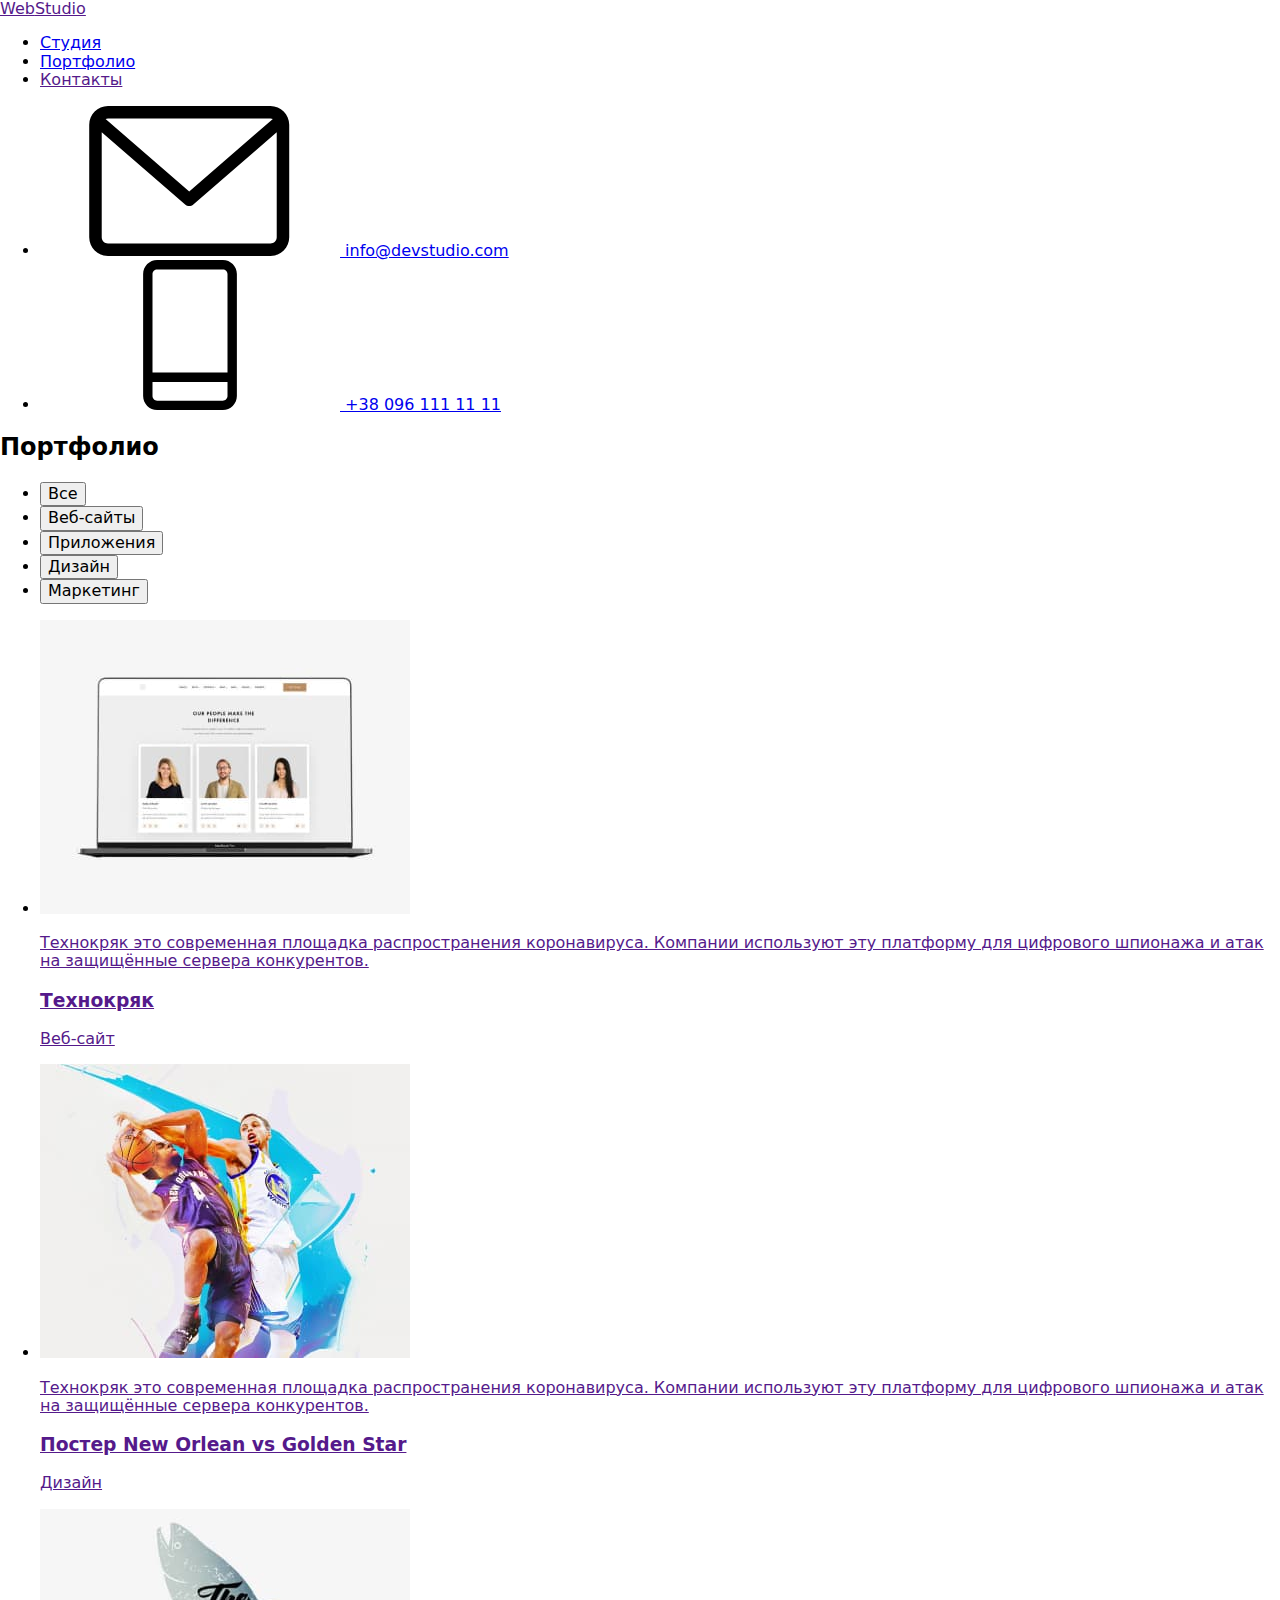
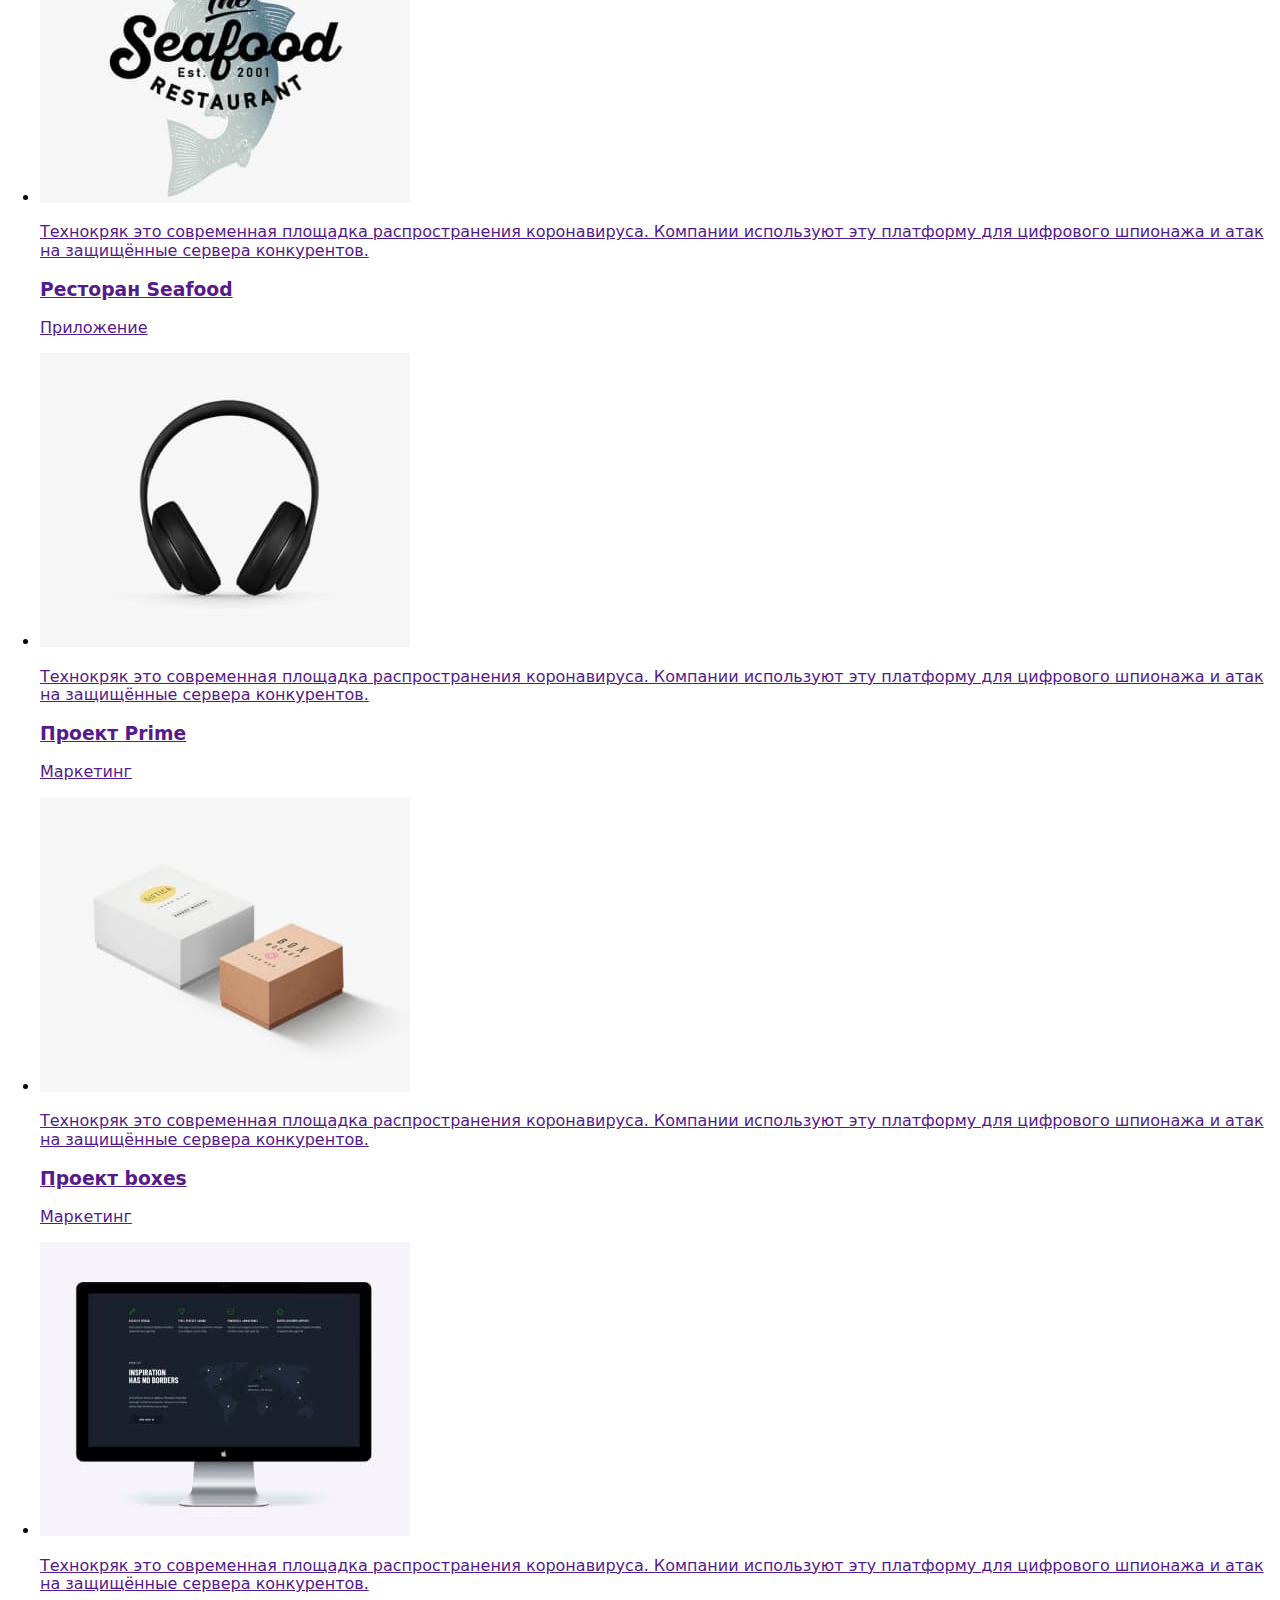
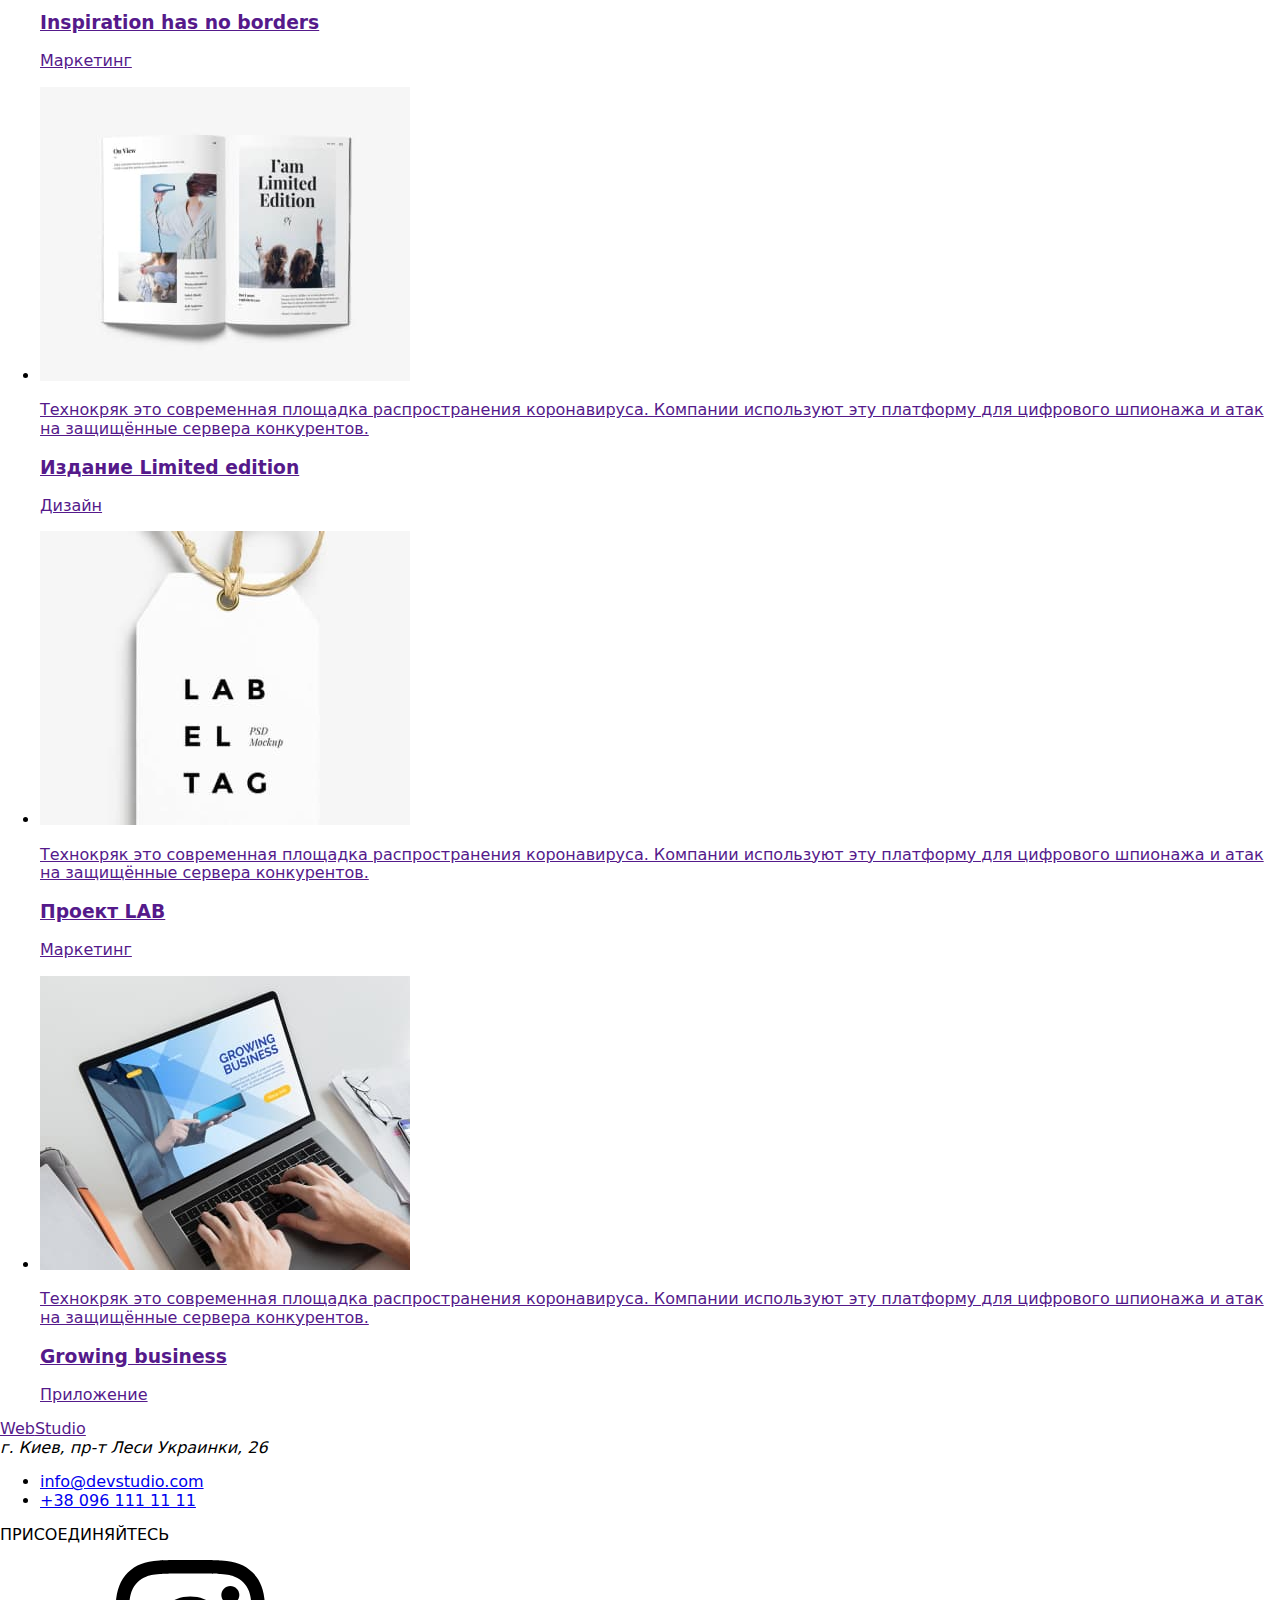
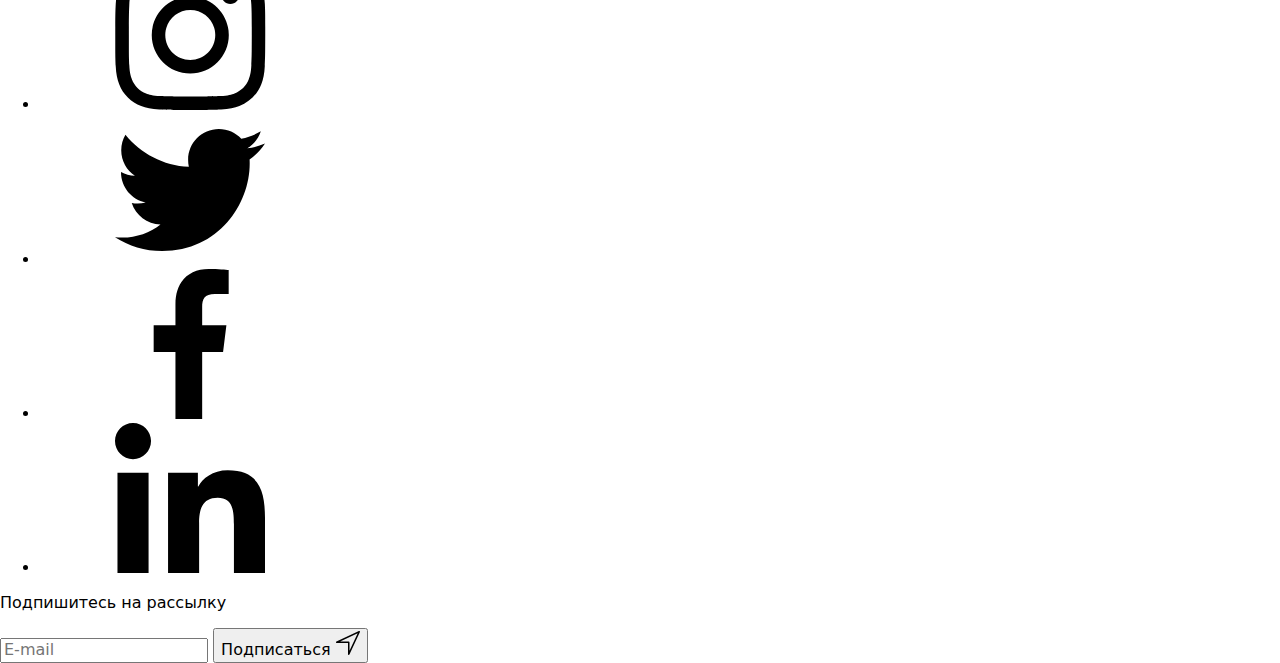
==== portfolio.html @ 8495de1e "Create portfolio.html" ====
<!DOCTYPE html>
<html lang="ru">

<head>
    <meta charset="UTF-8">
    <meta name="viewport" content="width=device-width, initial-scale=1.0">
    <title>Портфолио</title>

    <link rel="stylesheet" href="https://cdnjs.cloudflare.com/ajax/libs/modern-normalize/1.0.0/modern-normalize.min.css
">
    <link rel="preconnect" href="https://fonts.gstatic.com">
    <link
        href="https://fonts.googleapis.com/css2?family=Raleway:wght@700&family=Roboto:wght@400;500;700;900&display=swap"
        rel="stylesheet">
    <link rel="stylesheet" href="./css/styles.css">
</head>

<body>

    <header class="page-header">
        <div class="container">
            <nav class="main-nav">
                <a href="" class="logo-secondary"><span class="logo-primary">Web</span>Studio</a>

                <ul class="site-nav list">
                    <li class="item"><a href="./index.html" class="link">Студия</a></li>
                    <li class="item"><a href="./portfolio.html" class="link current">Портфолио</a></li>
                    <li class="item"><a href="" class="link">Контакты</a></li>
                </ul>
            </nav>

            <ul class="site-auth list">
                <li class="item">
                    <a href="mailto:info@devstudio.com" class="link">
                        <svg class="svg-mail">
                            <use href="./images/symbol-defs.svg#icon-envelope"></use>
                        </svg>
                        info@devstudio.com</a>
                </li>
                <li class="item">
                    <a href="tel:380961111111" class="link">
                        <svg class="svg-tel">
                            <use href="./images/symbol-defs.svg#icon-mobile"></use>
                        </svg>
                        +38 096 111 11 11</a>
                </li>
            </ul>
        </div>
    </header>




    <main>
        <section class="section-portfolio">
            <div class="container">
                <h2 class="visually-hidden">Портфолио</h2>

                <ul class="site-nav table">
                    <li class="first-but"><button type="button" class="button primary">Все</button></li>
                    <li class="first-but"><button type="button" class="button primary">Веб-сайты</button></li>
                    <li class="first-but"><button type="button" class="button primary">Приложения</button></li>
                    <li class="first-but"><button type="button" class="button primary">Дизайн</button></li>
                    <li class="first-but"><button type="button" class="button primary">Маркетинг</button></li>
                </ul>

                <ul class="description list">
                    <li class="section-photo">
                        <a href="" class="link">
                        <div class="project-block">
                            <img src="./images/tehnokrjak.jpg" alt="Технокряк" width="370">
                            <p class="submenu">
                                Технокряк это современная площадка распространения коронавируса. Компании используют эту платформу для цифрового
                                шпионажа и атак на защищённые сервера конкурентов.
                            </p>
                        </div>
                            <div class="photo-division">
                                <h3 class="photo-post">Технокряк</h3>
                                <p class="division">Веб-сайт</p>
                            </div>
                        </a>
                    </li>
                    <li class="section-photo">
                        <a href="" class="link">
                            <div class="project-block">
                            <img src="./images/poster.jpg" alt="Постер игры в баскетбол"
                                width="370">
                            <p class="submenu">
                                Технокряк это современная площадка распространения коронавируса. Компании используют эту платформу для цифрового
                                шпионажа и атак на защищённые сервера конкурентов.
                            </p>
                            </div>
                            <div class="photo-division">
                                <h3 class="photo-post">Постер New Orlean vs Golden Star</h3>
                                <p class="division">Дизайн</p>
                            </div>
                        </a>
                    </li>
                    <li class="section-photo">
                        <a href="" class="link">
                            <div class="project-block">
                            <img src="./images/seafood.jpg" alt="Постер ресторана морской кухни"
                                width="370">
                            <p class="submenu">
                                Технокряк это современная площадка распространения коронавируса. Компании используют эту платформу для цифрового
                                шпионажа и атак на защищённые сервера конкурентов.
                            </p>
                            </div>
                            <div class="photo-division">
                                <h3 class="photo-post">Ресторан Seafood</h3>
                                <p class="division">Приложение</p>
                            </div>
                        </a>
                    </li>
                    <li class="section-photo">
                        <a href="" class="link">
                            <div class="project-block">
                            <img src="./images/headphones.jpg" alt="Наушники" width="370">
                            <p class="submenu">
                                Технокряк это современная площадка распространения коронавируса. Компании используют эту платформу для цифрового
                                шпионажа и атак на защищённые сервера конкурентов.
                            </p>
                            </div>
                            <div class="photo-division">
                                <h3 class="photo-post">Проект Prime</h3>
                                <p class="division">Маркетинг</p>
                            </div>
                        </a>
                    </li>
                    <li class="section-photo">
                        <a href="" class="link">
                            <div class="project-block">
                            <img src="./images/two-boxes.jpg" alt="Две коробки" width="370">
                            <p class="submenu">
                                Технокряк это современная площадка распространения коронавируса. Компании используют эту платформу для цифрового
                                шпионажа и атак на защищённые сервера конкурентов.
                            </p>
                            </div>
                            <div class="photo-division">
                                <h3 class="photo-post">Проект boxes</h3>
                                <p class="division">Маркетинг</p>
                            </div>
                        </a>
                    </li>
                    <li class="section-photo">
                        <a href="" class="link">
                            <div class="project-block">
                            <img src="./images/monitor.jpg" alt="Черный монитор" width="370">
                            <p class="submenu">
                                Технокряк это современная площадка распространения коронавируса. Компании используют эту платформу для цифрового
                                шпионажа и атак на защищённые сервера конкурентов.
                            </p>
                            </div>
                            <div class="photo-division">
                                <h3 class="photo-post">Inspiration has no borders</h3>
                                <p class="division">Маркетинг</p>
                            </div>
                        </a>
                    </li>
                    <li class="section-photo">
                        <a href="" class="link">
                            <div class="project-block">
                            <img src="./images/magazine.jpg" alt="Журнал" width="370">
                            <p class="submenu">
                                Технокряк это современная площадка распространения коронавируса. Компании используют эту платформу для цифрового
                                шпионажа и атак на защищённые сервера конкурентов.
                            </p>
                            </div>
                            <div class="photo-division">
                                <h3 class="photo-post">Издание Limited edition</h3>
                                <p class="division">Дизайн</p>
                            </div>
                        </a>
                    </li>
                    <li class="section-photo">
                        <a href="" class="link">
                            <div class="project-block">
                            <img src="./images/label.jpg" alt="Белая бирка" width="370">
                            <p class="submenu">
                                Технокряк это современная площадка распространения коронавируса. Компании используют эту платформу для цифрового
                                шпионажа и атак на защищённые сервера конкурентов.
                            </p>
                            </div>
                            <div class="photo-division">
                                <h3 class="photo-post">Проект LAB</h3>
                                <p class="division">Маркетинг</p>
                            </div>
                        </a>
                    </li>
                    <li class="section-photo">
                        <a href="" class="link">
                            <div class="project-block">
                            <img src="./images/growing_business.jpg"
                                alt="Открытая страничка на компьютере" width="370">
                            <p class="submenu">
                                Технокряк это современная площадка распространения коронавируса. Компании используют эту платформу для цифрового
                                шпионажа и атак на защищённые сервера конкурентов.
                            </p>
                            </div>
                            <div class="photo-division">
                                <h3 class="photo-post">Growing business</h3>
                                <p class="division">Приложение</p>
                            </div>
                        </a>
                    </li>
                </ul>
            </div>
        </section>
    </main>

    <footer class="footer-portfolio">
        <div class="container">

            <div class="container-fotter">

                <div class="logo-address">
                    <a href="" class="logo-sec"><span class="logo-primary">Web</span>Studio</a>

                    <address class="address">г. Киев, пр-т Леси Украинки, 26</address>
                    <ul class="footer-address">
                        <li class="item-fotter"><a href="mailto:info@devstudio.com"
                                class="address-footer">info@devstudio.com</a></li>
                        <li class="item-fotter"><a href="tel:380961111111" class="address-footer">+38 096 111 11 11</a>
                        </li>
                    </ul>
                </div>

                <div>
                    <p class="join">ПРИСОЕДИНЯЙТЕСЬ</p>
                    <ul class="join-icon">
                        <li class="footer-item link">
                            <a class="join-link" href="">
                                <svg class="footer-icon">
                                    <use href="./images/symbol-defs.svg#icon-instagram"></use>
                                </svg>
                            </a>
                        </li>
                    
                        <li class="footer-item link">
                            <a class="join-link" href="">
                                <svg class="footer-icon">
                                    <use href="./images/symbol-defs.svg#icon-twitter"></use>
                                </svg>
                            </a>
                        </li>
                    
                        <li class="footer-item link">
                            <a class="join-link" href="">
                                <svg class="footer-icon">
                                    <use href="./images/symbol-defs.svg#icon-facebook"></use>
                                </svg>
                            </a>
                        </li>
                    
                        <li class="footer-item link">
                            <a class="join-link" href="">
                                <svg class="footer-icon">
                                    <use href="./images/symbol-defs.svg#icon-linkedin"></use>
                                </svg>
                            </a>
                        </li>
                    </ul>
                </div>
<div class="third-column">
    <p class="subscribe">Подпишитесь на рассылку</p>
    <div class="input-foot-container">
        <label for="footer-mail">
            <input class="footer-input" type="email" name="mail" id="footer-mail" placeholder="E-mail">
        </label>
        <button type="submit" class="subscribe-button">Подписаться
            <svg class="icon-send" width='24' height='24'>
                <use href='./images/symbol-defs.svg#icon-compass'></use>
            </svg>
        </button>

    </div>
            </div>
        </div>
    </footer>

</body>

</html>
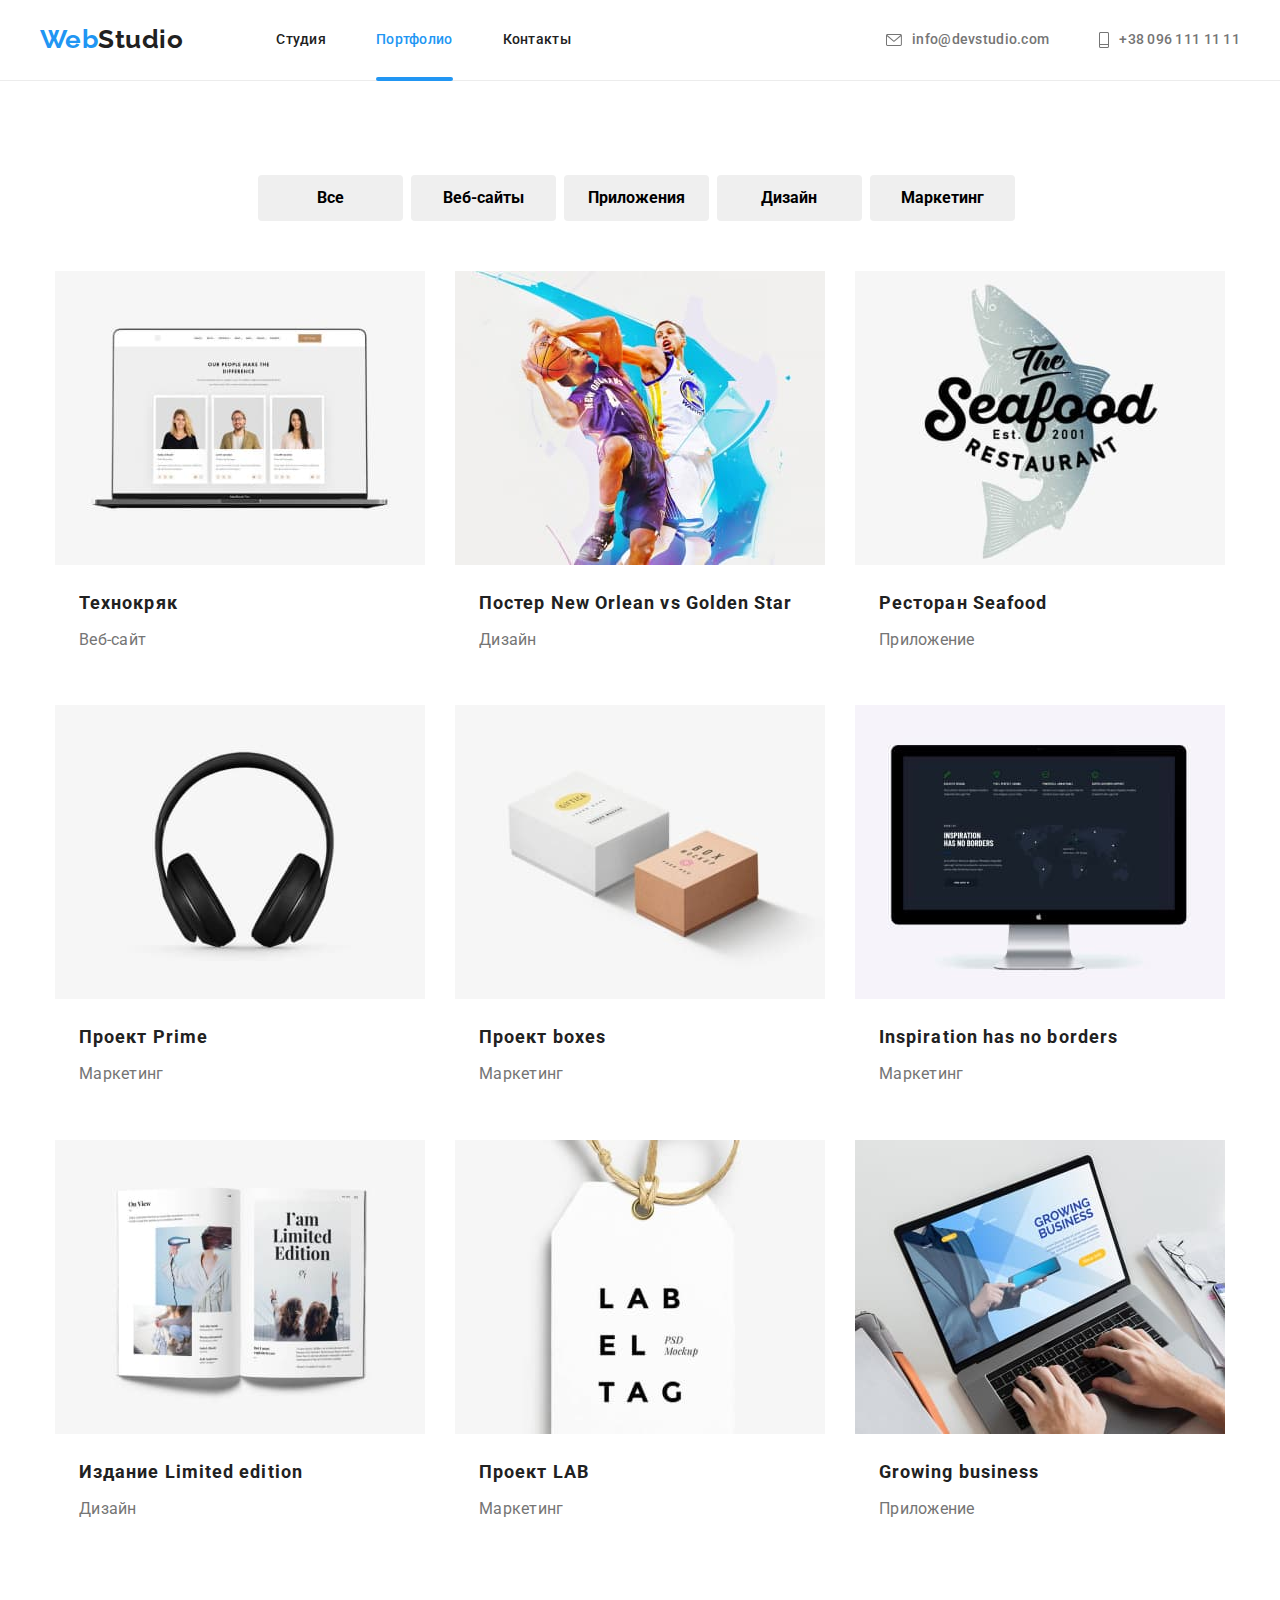
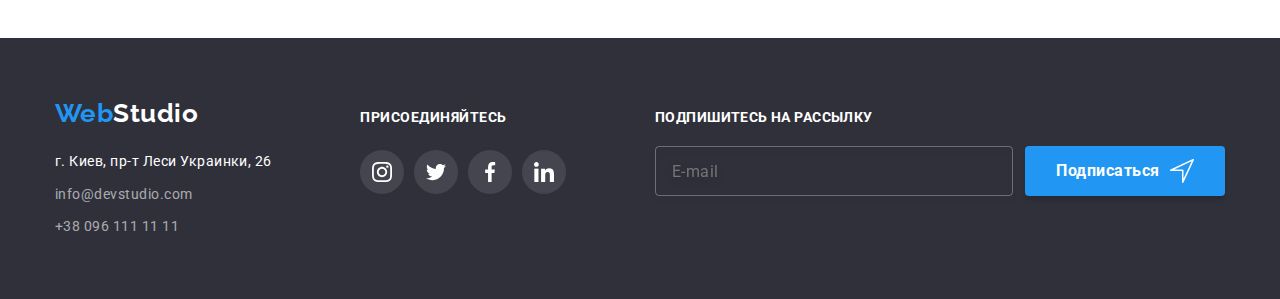
==== commit 04db6a0a: "Update portfolio.html" ====
--- a/portfolio.html
+++ b/portfolio.html
@@ -66,7 +66,7 @@
 
                 <ul class="description list">
                     <li class="section-photo">
-                        <a href="" class="link">
+                        <a class="link" href="">
                         <div class="project-block">
                             <img src="./images/tehnokrjak.jpg" alt="Технокряк" width="370">
                             <p class="submenu">
@@ -225,7 +225,7 @@
                     </ul>
                 </div>
 
-                <div>
+                <div class="second-column">
                     <p class="join">ПРИСОЕДИНЯЙТЕСЬ</p>
                     <ul class="join-icon">
                         <li class="footer-item link">
@@ -261,21 +261,24 @@
                         </li>
                     </ul>
                 </div>
-<div class="third-column">
-    <p class="subscribe">Подпишитесь на рассылку</p>
-    <div class="input-foot-container">
-        <label for="footer-mail">
-            <input class="footer-input" type="email" name="mail" id="footer-mail" placeholder="E-mail">
-        </label>
-        <button type="submit" class="subscribe-button">Подписаться
-            <svg class="icon-send" width='24' height='24'>
-                <use href='./images/symbol-defs.svg#icon-compass'></use>
-            </svg>
-        </button>
-
-    </div>
+
+            <div class="third-column">
+                <p class="subscribe">Подпишитесь на рассылку</p>
+
+                <div class="input-foot-container">
+                <label for="footer-mail">
+                    <input class="footer-input" type="email" name="mail" id="footer-mail" placeholder="E-mail">
+                </label>
+
+                <button type="submit" class="subscribe-button">Подписаться
+                    <svg class="icon-send" width='24' height='24'>
+                        <use href="./images/symbol-defs.svg#icon-compass"></use>
+                    </svg>
+                </button>
+                </div>
             </div>
         </div>
+        </div>
     </footer>
 
 </body>
--- a/css/styles.css
+++ b/css/styles.css
@@ -0,0 +1,1161 @@
+:root {
+  --primary-text-color: #212121;
+  --secondary-text-color: #757575;
+  --accent-color: #2196f3;
+  --primary-white-color: #ffffff;
+  --main-background-color: #ffffff;
+  --secondary-background-color: #2f303a;
+  --section-comanda-background: #f5f4fa;
+  --adress-color: rgba(255, 255, 255, 0.6);
+}
+
+body {
+  background: var(--main-background-color);
+  font-family: Roboto, sans-serif;
+
+  letter-spacing: 0.03em;
+}
+
+/*Студия*/
+
+body .container {
+  width: 1200px;
+  margin-left: auto;
+  margin-right: auto;
+  padding-left: 15px;
+  padding-right: 15px;
+  display: block;
+  /*outline: 2px solid tomato;*/
+}
+
+/*Hero*/
+
+.hero {
+  padding: 200px 0;
+  letter-spacing: 0.06em;
+
+  text-align: center;
+  color: var(--primary-white-color);
+  background: var(--secondary-background-color);
+
+  height: 600px;
+  background-image: linear-gradient(
+      to right,
+      rgba(47, 48, 58, 0.4),
+      rgba(47, 48, 58, 0.4)
+    ),
+    url(../images/background-picture.jpg);
+  background-repeat: no-repeat;
+  background-size: cover;
+  background-position: center;
+}
+
+.hero .container {
+  padding: 0;
+  width: 696px;
+}
+
+.hero-title {
+  margin-bottom: 30px;
+  font-weight: 900;
+  font-size: 44px;
+  line-height: 1.36;
+
+  text-transform: uppercase;
+}
+
+.hero .primary {
+  color: var(--primary-white-color);
+  background: var(--accent-color);
+}
+
+.primary {
+  display: inline-block;
+  padding: 10px 32px;
+  min-width: 145px;
+
+  font-style: normal;
+  font-weight: 700;
+  font-size: 16px;
+  line-height: 1.87;
+  text-align: center;
+
+  border-radius: 4px;
+
+  cursor: pointer;
+}
+
+/*Модальное окно*/
+
+.backdrop {
+  position: fixed;
+  top: 0;
+  left: 0;
+  width: 100%;
+  height: 100%;
+  background-color: rgba(0, 0, 0, 0.2);
+
+  opacity: 1;
+  transition: opacity 250ms cubic-bezier(0.4, 0, 0.2, 1);
+}
+
+.backdrop.is-hidden {
+  opacity: 0;
+  pointer-events: none;
+}
+
+.backdrop.is-hidden .modal {
+  transform: translate(-50%, -50%) scale(0.9);
+}
+
+.modal {
+  background-color: var(--primary-white-color);
+  position: absolute;
+  top: 50%;
+  left: 50%;
+  transform: translate(-50%, -50%);
+  box-shadow: 0px 1px 3px rgba(0, 0, 0, 0.12), 0px 1px 1px rgba(0, 0, 0, 0.14),
+    0px 2px 1px rgba(0, 0, 0, 0.2);
+  border-radius: 4px;
+}
+
+.modal-button {
+  width: 30px;
+  height: 30px;
+  border: 1px solid rgba(0, 0, 0, 0.1);
+  box-sizing: border-box;
+  border-radius: 50%;
+  background-color: var(--primary-white-color);
+}
+
+.modal .modal-button {
+  float: right;
+  margin: 8px 8px 0 0;
+}
+
+.modal-button:hover {
+  color: var(--accent-color);
+  cursor: pointer;
+}
+
+/*Раздел - Виимание к деталям*/
+
+.work-section {
+  padding-top: 94px;
+  padding-bottom: 94px;
+}
+
+.work {
+  display: flex;
+  flex-wrap: wrap;
+
+  /*font-size: 14px;*/
+
+  list-style: none;
+
+  margin: 0;
+  padding: 0;
+}
+
+.work .work-item {
+  width: calc((100% - 90px) / 4);
+  margin-right: 30px;
+}
+
+.work .work-item:nth-child(4n) {
+  margin-right: 0;
+}
+
+.icon-item {
+  display: flex;
+  height: 120px;
+  padding: 0;
+  border: none;
+  background: #f5f4fa;
+  border-radius: 4px;
+  margin-bottom: 30px;
+  justify-content: center;
+  align-items: center;
+}
+
+.antenna {
+  width: 65.32px;
+  height: 70px;
+}
+
+.clock {
+  width: 66.96px;
+  height: 70px;
+}
+
+.computer {
+  width: 70px;
+  height: 53.69px;
+}
+
+.astranaut {
+  width: 54.83px;
+  height: 60.66px;
+}
+
+.work-title {
+  margin-bottom: 10px;
+  font-size: 14px;
+  font-weight: 700;
+  line-height: 1.14;
+  text-transform: uppercase;
+
+  color: var(--primary-text-color);
+}
+.work-description {
+  font-weight: 400;
+  font-size: 14px;
+  line-height: 1.71;
+
+  color: var(--secondary-text-color);
+}
+/*Раздел - Чем мы занимаемся*/
+
+.section-example {
+  padding-bottom: 94px;
+}
+
+.thumb {
+  position: relative;
+}
+
+.product-actions {
+  position: absolute;
+  bottom: 0;
+  left: 0;
+  align-items: center;
+
+  padding: 27px 0;
+
+  width: 100%;
+  height: 70px;
+  background-color: rgba(47, 48, 58, 0.8);
+}
+
+.example {
+  font-family: Roboto;
+  font-style: normal;
+  font-weight: bold;
+  font-size: 14px;
+  line-height: 1.14;
+  text-align: center;
+  letter-spacing: 0.03em;
+  text-transform: uppercase;
+
+  color: var(--primary-white-color);
+}
+
+.product-section .example {
+  width: 205px;
+  height: 16px;
+}
+
+.section-example .section-title,
+.section-comanda .section-title,
+.clients .section-title {
+  font-weight: 700;
+  font-size: 36px;
+  line-height: 1.17;
+  text-align: center;
+
+  margin-bottom: 50px;
+
+  color: var(--primary-text-color);
+}
+
+.work-orientation {
+  display: block;
+  display: flex;
+  flex-wrap: wrap;
+  margin: 0;
+  padding: 0;
+}
+
+.section-photo {
+  list-style: none;
+}
+
+/* Раздел - Наша команда */
+
+.section-comanda {
+  padding-top: 94px;
+  padding-bottom: 94px;
+  background-color: var(--section-comanda-background);
+}
+
+.comanda {
+  display: block;
+  display: flex;
+  flex-wrap: wrap;
+  margin-top: 0;
+  margin-bottom: 0;
+  padding: 0;
+}
+
+.section-photos {
+  list-style: none;
+  width: calc((100% - 60px) / 3);
+  border-radius: 4px;
+  margin-right: 30px;
+  margin-bottom: 30px;
+  box-shadow: 0px 1px 3px rgba(0, 0, 0, 0.12), 0px 1px 1px rgba(0, 0, 0, 0.14),
+    0px 2px 1px rgba(0, 0, 0, 0.2);
+  background-color: var(--primary-white-color);
+}
+
+.comanda .section-photos {
+  width: calc((100% - 90px) / 4);
+}
+
+.comanda .section-photos:nth-child(4n) {
+  margin-right: 0;
+}
+
+.comanda .section-photos:nth-last-child(-n + 4) {
+  margin-bottom: 0;
+}
+
+.name-job {
+  padding: 30px 32px;
+}
+
+.section-photos .name,
+.section-photos .job {
+  font-size: 16px;
+  line-height: 1.19;
+
+  text-align: center;
+  letter-spacing: 0.03em;
+}
+
+.name {
+  font-weight: 500;
+
+  margin-bottom: 10px;
+
+  color: var(--primary-text-color);
+}
+.job {
+  font-weight: 400;
+  margin-bottom: 16px;
+  color: var(--secondary-text-color);
+}
+
+.icon-comanda {
+  display: flex;
+  justify-content: center;
+  align-items: center;
+  padding: 0;
+  margin: 0;
+  list-style: none;
+}
+
+.icon-comanda .comanda-item {
+  width: calc((100% - 30px) / 4);
+}
+
+.icon-comanda .comanda-item:nth-child(4n) {
+  margin-right: 0;
+}
+
+.icon-comanda .comanda-item:nth-last-child(-n + 4) {
+  margin-bottom: 0;
+}
+
+.comanda-link {
+  display: inline-flex;
+  justify-content: center;
+  align-items: center;
+  width: 44px;
+  height: 44px;
+  border-radius: 50%;
+
+  transition-property: fill, background-color;
+  transition-duration: 250ms;
+  transition-timing-function: cubic-bezier(0.4, 0, 0.2, 1);
+}
+
+.comanda-item {
+  margin-right: 10px;
+}
+
+.comanda-icon {
+  width: 20px;
+  height: 20px;
+}
+
+.comanda.item {
+  display: block;
+}
+
+.comanda-item > .comanda-link {
+  color: #afb1b8;
+}
+
+.join-link {
+  fill: currentColor;
+}
+
+.comanda-icon .letter:hover {
+  fill: var(--primary-white-color);
+}
+
+.comanda-item > .comanda-link:focus,
+.comanda-item > .comanda-link:hover {
+  fill: var(--primary-white-color);
+  color: var(--primary-white-color);
+  background-color: var(--accent-color);
+}
+
+/* Страничка Портфолио */
+
+.page-header {
+  border-bottom: 1px solid #ececec;
+}
+
+.page-header .container {
+  padding: 0;
+  display: flex;
+  justify-content: space-between;
+}
+
+a {
+  display: inline-block;
+  position: relative;
+  text-decoration: none;
+}
+
+.current::after {
+  content: "";
+  position: absolute;
+  display: block;
+
+  bottom: -1px;
+  width: 100%;
+  height: 4px;
+
+  background: var(--accent-color);
+  border-radius: 2px;
+}
+
+/* Логотип*/
+.logo-primary {
+  color: var(--accent-color);
+}
+.logo-secondary {
+  display: block;
+  padding-top: 24px;
+  padding-bottom: 25px;
+  margin-right: 93px;
+
+  font-family: Raleway;
+  font-weight: 700;
+  font-size: 26px;
+  line-height: 1.19;
+
+  text-decoration: none;
+
+  color: var(--primary-text-color);
+}
+
+/* Header navigation*/
+
+.link {
+  text-decoration: none;
+  fill: currentColor;
+}
+
+.main-nav {
+  display: flex;
+  align-items: center;
+  justify-content: space-around;
+}
+
+.site-nav {
+  display: flex;
+  margin-right: 0;
+  margin-left: 0;
+}
+
+.site-nav .item + .item {
+  margin-left: 50px;
+}
+
+.site-nav .link {
+  padding-top: 32px;
+  padding-bottom: 32px;
+  display: block;
+  color: var(--primary-text-color);
+}
+
+.site-auth {
+  display: flex;
+  align-items: center;
+}
+
+.site-auth .item + .item {
+  margin-left: 50px;
+}
+
+.site-auth .link {
+  padding-top: 32px;
+  padding-bottom: 32px;
+  color: var(--secondary-text-color);
+  display: flex;
+  align-items: center;
+
+  transition-property: color;
+  transition-duration: 250ms;
+  transition-timing-function: cubic-bezier(0.4, 0, 0.2, 1);
+}
+
+.list {
+  padding: 0;
+  margin: 0;
+  font-weight: 500;
+  font-size: 14px;
+  line-height: 1.14;
+  letter-spacing: 0.02em;
+
+  list-style: none;
+}
+
+.site-nav .link:hover,
+.site-nav .link:focus,
+.site-auth .link:hover,
+.site-auth .link:focus,
+.site-nav .link.current,
+.footer-address .address-footer:hover,
+.footer-address .address-footer:focus {
+  color: var(--accent-color);
+}
+
+.svg-mail {
+  margin-right: 10px;
+  width: 16px;
+  height: 12px;
+}
+
+.svg-tel {
+  margin-right: 10px;
+  width: 10px;
+  height: 16px;
+}
+
+/* Cписок кнопок*/
+
+.section-portfolio {
+  padding-top: 94px;
+  padding-bottom: 94px;
+}
+
+.visually-hidden {
+  position: absolute;
+  clip: rect(0 0 0 0);
+  width: 1px;
+  height: 1px;
+  margin: -1px;
+}
+
+.table {
+  display: flex;
+  justify-content: center;
+
+  list-style: none;
+
+  padding: 0;
+  margin-top: 0;
+  margin-right: 8px;
+  margin-bottom: 50px;
+}
+
+.table .first-but {
+  color: #f5f4fa;
+}
+
+.first-but .primary {
+  padding: 6px 22px;
+  border-color: transparent;
+}
+
+.first-but {
+  margin-right: 8px;
+  border-color: transparent;
+}
+
+.first-but:nth-child(5n) {
+  margin-right: 0;
+}
+
+.list .button-primary,
+.table .button-primary {
+  font-weight: 500;
+  font-size: 16px;
+  line-height: 1.63;
+}
+
+.site-nav .primary:hover,
+.site-nav .primary:focus,
+.hero .primary:focus,
+.hero .primary:hover {
+  color: var(--primary-white-color);
+  background: var(--accent-color);
+
+  box-shadow: 0px 3px 1px rgba(0, 0, 0, 0.1), 0px 1px 2px rgba(0, 0, 0, 0.08),
+    0px 2px 2px rgba(0, 0, 0, 0.12);
+}
+
+.button {
+  transition-property: background-color, color;
+  transition-duration: 250ms;
+  transition-timing-function: cubic-bezier(0.4, 0, 0.2, 1);
+}
+
+/* Картинки с описанием*/
+
+.description.list {
+  display: block;
+  display: flex;
+  flex-wrap: wrap;
+  padding: 0;
+}
+
+.project-block {
+  position: relative;
+  overflow: hidden;
+  width: 370px;
+  height: 294px;
+}
+
+.submenu {
+  position: absolute;
+  width: 100%;
+  height: 100%;
+
+  padding: 63px 24px;
+  font-family: Roboto;
+  font-style: normal;
+  font-weight: normal;
+  font-size: 18px;
+  line-height: 1.55;
+  letter-spacing: 0.03em;
+  color: var(--primary-white-color);
+
+  transition-property: transform;
+  transition-duration: 250ms;
+  transition-timing-function: cubic-bezier(0.4, 0, 0.2, 1);
+
+  transform: translateY(100%);
+
+  background: rgba(33, 150, 243, 0.9);
+}
+
+a:hover .submenu,
+a:focus .submenu {
+  transform: translateY(-100%);
+}
+
+.section-photo a:focus,
+.section-photo a:hover {
+  display: block;
+  box-shadow: 0px 1px 1px rgba(0, 0, 0, 0.12), 0px 4px 4px rgba(0, 0, 0, 0.06),
+    1px 4px 6px rgba(0, 0, 0, 0.16);
+}
+
+.section-photo .link {
+  transition-property: box-shadow;
+  transition: 500ms;
+  transition-timing-function: cubic-bezier(0.4, 0, 0.2, 1);
+}
+
+.section-photo {
+  position: relative;
+
+  width: calc((100% - 60px) / 3);
+  border-radius: 4px;
+  /*border: 1px solid #eeeeee;*/
+  margin-right: 30px;
+  margin-bottom: 30px;
+}
+
+.section-photo:nth-child(3n) {
+  margin-right: 0;
+}
+
+.section-photo:nth-last-child(-n + 3) {
+  margin-bottom: 0;
+}
+
+.photo-division {
+  display: block;
+  padding-top: 20px;
+  padding-bottom: 20px;
+  padding-left: 24px;
+}
+
+.photo-post {
+  margin-bottom: 4px;
+
+  font-weight: 700;
+  font-size: 18px;
+  line-height: 2;
+
+  letter-spacing: 0.06em;
+
+  color: var(--primary-text-color);
+}
+
+.division {
+  font-weight: 400;
+  font-size: 16px;
+  line-height: 1.9;
+
+  color: var(--secondary-text-color);
+}
+
+img {
+  display: block;
+}
+
+/*Clients*/
+
+.clients {
+  padding-top: 94px;
+  padding-bottom: 94px;
+}
+
+.clients-list {
+  display: flex;
+  margin: auto;
+  padding-inline-start: 0;
+  list-style: none;
+  justify-content: center;
+}
+
+.clients-icon .link {
+  fill: #afb1b8;
+  display: flex;
+  justify-content: center;
+  align-items: center;
+
+  border: 1px solid #afb1b8;
+
+  border-radius: 4px;
+}
+
+.client-logo {
+  width: 170px;
+  height: 90px;
+}
+
+.clients-icon a {
+  transition-property: fill;
+  transition-duration: 250ms;
+  transition-timing-function: cubic-bezier(0.4, 0, 0.2, 1);
+}
+
+.clients-list .clients-icon {
+  width: calc((100% - 150px) / 6);
+  margin-right: 30px;
+}
+
+.clients-list .clients-icon:nth-child(6n) {
+  margin-right: 0;
+}
+
+.clients-icon .link:hover,
+.clients-icon .link:focus {
+  fill: var(--accent-color);
+  border-color: var(--accent-color);
+  cursor: pointer;
+}
+
+/* Footer*/
+footer {
+  padding-top: 60px;
+  padding-bottom: 60px;
+  background: var(--secondary-background-color);
+}
+
+.logo-sec {
+  font-family: Raleway;
+  font-style: normal;
+  font-weight: 700;
+  font-size: 26px;
+  line-height: 1.19;
+
+  color: var(--primary-white-color);
+
+  text-decoration: none;
+}
+
+.footer-portfolio {
+  font-weight: 400;
+  font-size: 14px;
+  line-height: 1.7;
+}
+
+.address {
+  margin-top: 20px;
+  margin-bottom: 9px;
+
+  font-style: normal;
+  color: var(--primary-white-color);
+}
+
+/*.logo-address {
+  margin-right: 70px;
+}*/
+
+.footer-address {
+  padding: 0;
+  margin-top: 0;
+  margin-bottom: 0;
+  list-style: none;
+}
+
+.item-fotter {
+  margin-bottom: 9px;
+}
+
+.item-fotter:nth-child(2n) {
+  margin-bottom: 0;
+}
+
+.address-footer {
+  color: var(--adress-color);
+
+  text-decoration: none;
+}
+/* Отступы*/
+
+h1,
+h2,
+h3,
+p {
+  margin-top: 0px;
+  margin-bottom: 0px;
+  padding: 0;
+}
+
+/*Присоединяйтесь*/
+
+.join {
+  font-weight: 700;
+  color: var(--primary-white-color);
+  margin-bottom: 20px;
+  text-transform: uppercase;
+}
+
+.container-fotter {
+  display: flex;
+  align-items: baseline;
+}
+
+.join-icon {
+  display: inline-flex;
+  justify-content: center;
+  align-items: center;
+  padding: 0;
+  margin: 0;
+  list-style: none;
+}
+
+.join-icon .footer-item {
+  width: calc((100% - 30px) / 4);
+}
+
+.footer-item {
+  margin-right: 10px;
+}
+
+.footer.item {
+  display: block;
+}
+
+.join-icon .footer-item:nth-child(4n) {
+  margin-right: 0;
+}
+
+.join-icon .footer-item:nth-last-child(-n + 4) {
+  margin-bottom: 0;
+}
+
+.join-link {
+  display: inline-flex;
+  justify-content: center;
+  align-items: center;
+  width: 44px;
+  height: 44px;
+  border-radius: 50%;
+  margin: 0;
+  background: rgba(255, 255, 255, 0.1);
+
+  transition-property: fill, background-color;
+  transition-duration: 250ms;
+  transition-timing-function: cubic-bezier(0.4, 0, 0.2, 1);
+}
+
+.footer-icon {
+  width: 20px;
+  height: 20px;
+}
+
+.footer-item > .join-link {
+  color: var(--primary-white-color);
+}
+
+.footer-icon .letter:hover {
+  fill: var(--primary-white-color);
+}
+.footer-item > .join-link:focus,
+.footer-item > .join-link:hover {
+  fill: var(--primary-white-color);
+  color: var(--primary-white-color);
+  background-color: var(--accent-color);
+}
+
+.container-fotter {
+  justify-content: space-between;
+}
+
+.subscribe {
+  margin-top: 0;
+  margin-bottom: 20px;
+  font-weight: 700;
+  font-size: 14px;
+  line-height: 1.14;
+  letter-spacing: 0.03em;
+  text-transform: uppercase;
+  color: var(--primary-white-color);
+}
+
+.input-foot-container {
+  display: flex;
+  padding: 0;
+  margin: 0;
+  list-style: none;
+  text-decoration: none;
+}
+
+.footer-input {
+  width: 358px;
+  height: 50px;
+  padding-left: 16px;
+  outline: transparent;
+
+  color: var(--primary-white-color);
+  font-weight: 400;
+  font-size: 16px;
+  line-height: 1.25;
+  letter-spacing: 0.03em;
+
+  background-color: transparent;
+  border: 1px solid rgba(255, 255, 255, 0.3);
+  box-sizing: border-box;
+  filter: drop-shadow(0px 4px 4px rgba(0, 0, 0, 0.15));
+  border-radius: 4px;
+}
+
+.icon-send {
+  margin-left: 10px;
+  fill: var(--primary-white-color);
+}
+
+.subscribe-button {
+  width: 200px;
+  height: 50px;
+  padding: 10px 29px;
+  margin-left: 12px;
+  font-size: 16px;
+  line-height: 1.87;
+  font-weight: 700;
+  letter-spacing: 0.03em;
+
+  display: flex;
+  align-items: center;
+  justify-content: center;
+  border-style: none;
+
+  color: var(--primary-white-color);
+  background-color: var(--accent-color);
+  box-shadow: 0px 4px 4px rgba(0, 0, 0, 0.15);
+  border-radius: 4px;
+  cursor: pointer;
+}
+
+/*Форма заявки*/
+
+.modal-window {
+  padding: 40px;
+}
+
+.modal-name {
+  font-style: Roboto;
+  font-size: 20px;
+  font-weight: bold;
+
+  text-align: center;
+  color: black;
+  margin-bottom: 12px;
+}
+
+.field {
+  position: relative;
+  border-radius: 4px;
+}
+
+.input {
+  border: 1px solid rgba(33, 33, 33, 0.2);
+  box-sizing: border-box;
+  border-radius: 4px;
+  width: 100%;
+  padding: 11px 12px;
+  padding-left: 42px;
+  transition: border-color var(--animation-duration) var(--animation-timing);
+}
+
+/**/
+
+.info-insert {
+  position: relative;
+  display: flex;
+  flex-direction: column;
+  margin-bottom: 10px;
+}
+
+.input {
+  height: 40px;
+  padding-left: 42px;
+
+  border: 1px solid rgba(33, 33, 33, 0.2);
+  box-sizing: border-box;
+  border-radius: 4px;
+}
+
+textarea {
+  resize: none;
+  height: 120px;
+
+  padding: 12px 16px;
+
+  border: 1px solid rgba(33, 33, 33, 0.2);
+  box-sizing: border-box;
+  border-radius: 4px;
+}
+
+textarea::placeholder {
+  font-size: 14px;
+  line-height: 1.16;
+
+  color: rgba(117, 117, 117, 0.5);
+}
+
+label {
+  display: flex;
+  margin-bottom: 4px;
+  font-size: 12px;
+  line-height: 1.16;
+
+  color: var(--secondary-text-color);
+}
+
+.icon {
+  color: black;
+}
+
+.terms {
+  display: inline-flex;
+
+  font-size: 14px;
+  line-height: 1.71;
+
+  text-decoration: underline;
+  color: var(--accent-color);
+}
+
+.modal-submit {
+  margin: 0 auto;
+  padding: 10px 55px;
+  font-size: 16px;
+  line-height: 1.87;
+  font-weight: 700;
+
+  display: flex;
+  align-items: center;
+  text-align: center;
+  border-style: none;
+  cursor: pointer;
+
+  color: var(--primary-white-color);
+  background-color: var(--accent-color);
+  box-shadow: 0px 4px 4px rgba(0, 0, 0, 0.15);
+  border-radius: 4px;
+}
+
+.policy .icon {
+  font-size: 14px;
+}
+
+.modal-icon {
+  position: absolute;
+  top: 50%;
+  transform: translateY(-50%);
+  left: 12px;
+}
+
+.form-field .input:focus,
+.form-field textarea:focus {
+  border-color: var(--accent-color);
+  outline: transparent;
+}
+
+.input:focus + .modal-icon {
+  fill: var(--accent-color);
+}
+
+.visually-hidden {
+  -webkit-appearance: none;
+  -moz-appearance: none;
+
+  position: absolute;
+}
+
+.modal-policy {
+  display: flex;
+  align-items: center;
+
+  font-size: 12px;
+  line-height: 1.71;
+  color: var(--secondary-text-color);
+}
+
+.policy {
+  margin-bottom: 30px;
+  display: flex;
+  justify-content: center;
+}
+
+.modal-checkbox ~ span::before {
+  content: "";
+  display: inline-flex;
+  width: 16px;
+  height: 15px;
+  margin-right: 8px;
+
+  border: 2px solid var(--primary-text-color);
+  border-radius: 4px;
+}
+
+.modal-checkbox:checked + span::before {
+  background-color: var(--accent-color);
+  background-image: url(../images/icon-check.svg);
+  background-size: contain;
+  background-origin: border-box;
+  border: 2px solid var(--accent-color);
+}
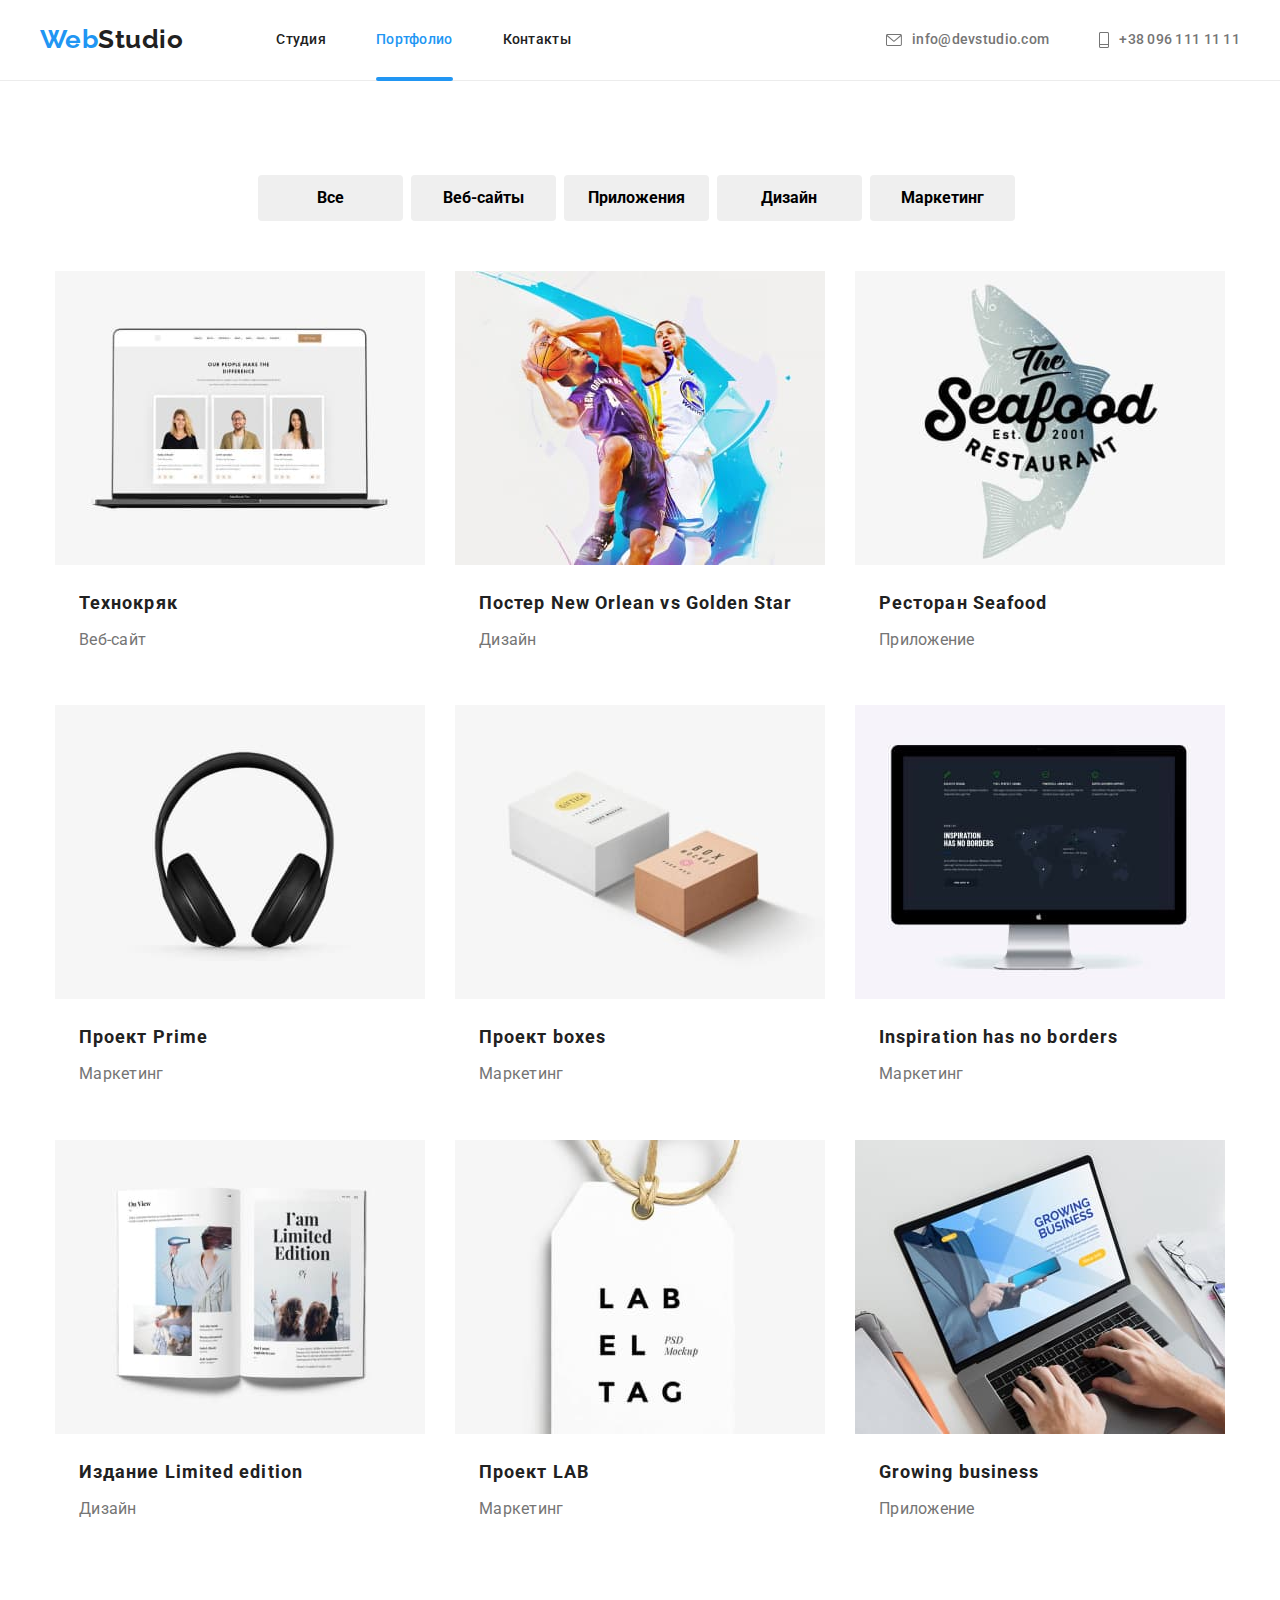
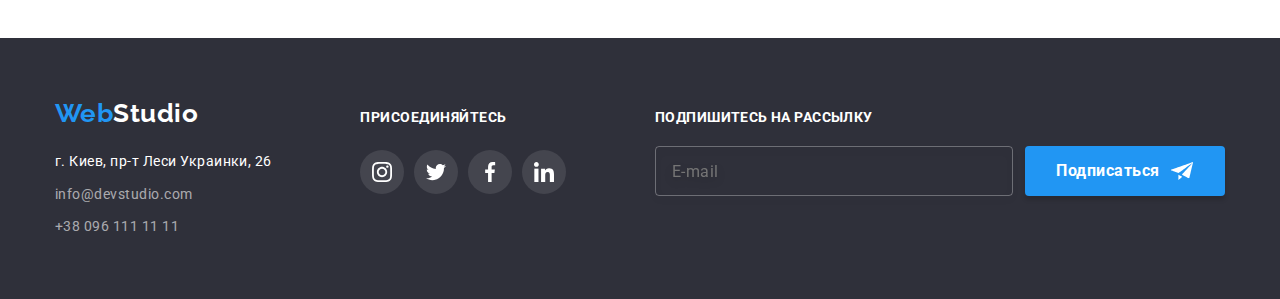
==== commit 68ff753b: "Update portfolio.html" ====
--- a/portfolio.html
+++ b/portfolio.html
@@ -272,7 +272,7 @@
 
                 <button type="submit" class="subscribe-button">Подписаться
                     <svg class="icon-send" width='24' height='24'>
-                        <use href="./images/symbol-defs.svg#icon-compass"></use>
+                        <use href="./images/symbol-defs2.svg#icon-paper-plane"></use>
                     </svg>
                 </button>
                 </div>
--- a/css/styles.css
+++ b/css/styles.css
@@ -1159,3 +1159,4 @@
   background-origin: border-box;
   border: 2px solid var(--accent-color);
 }
+
